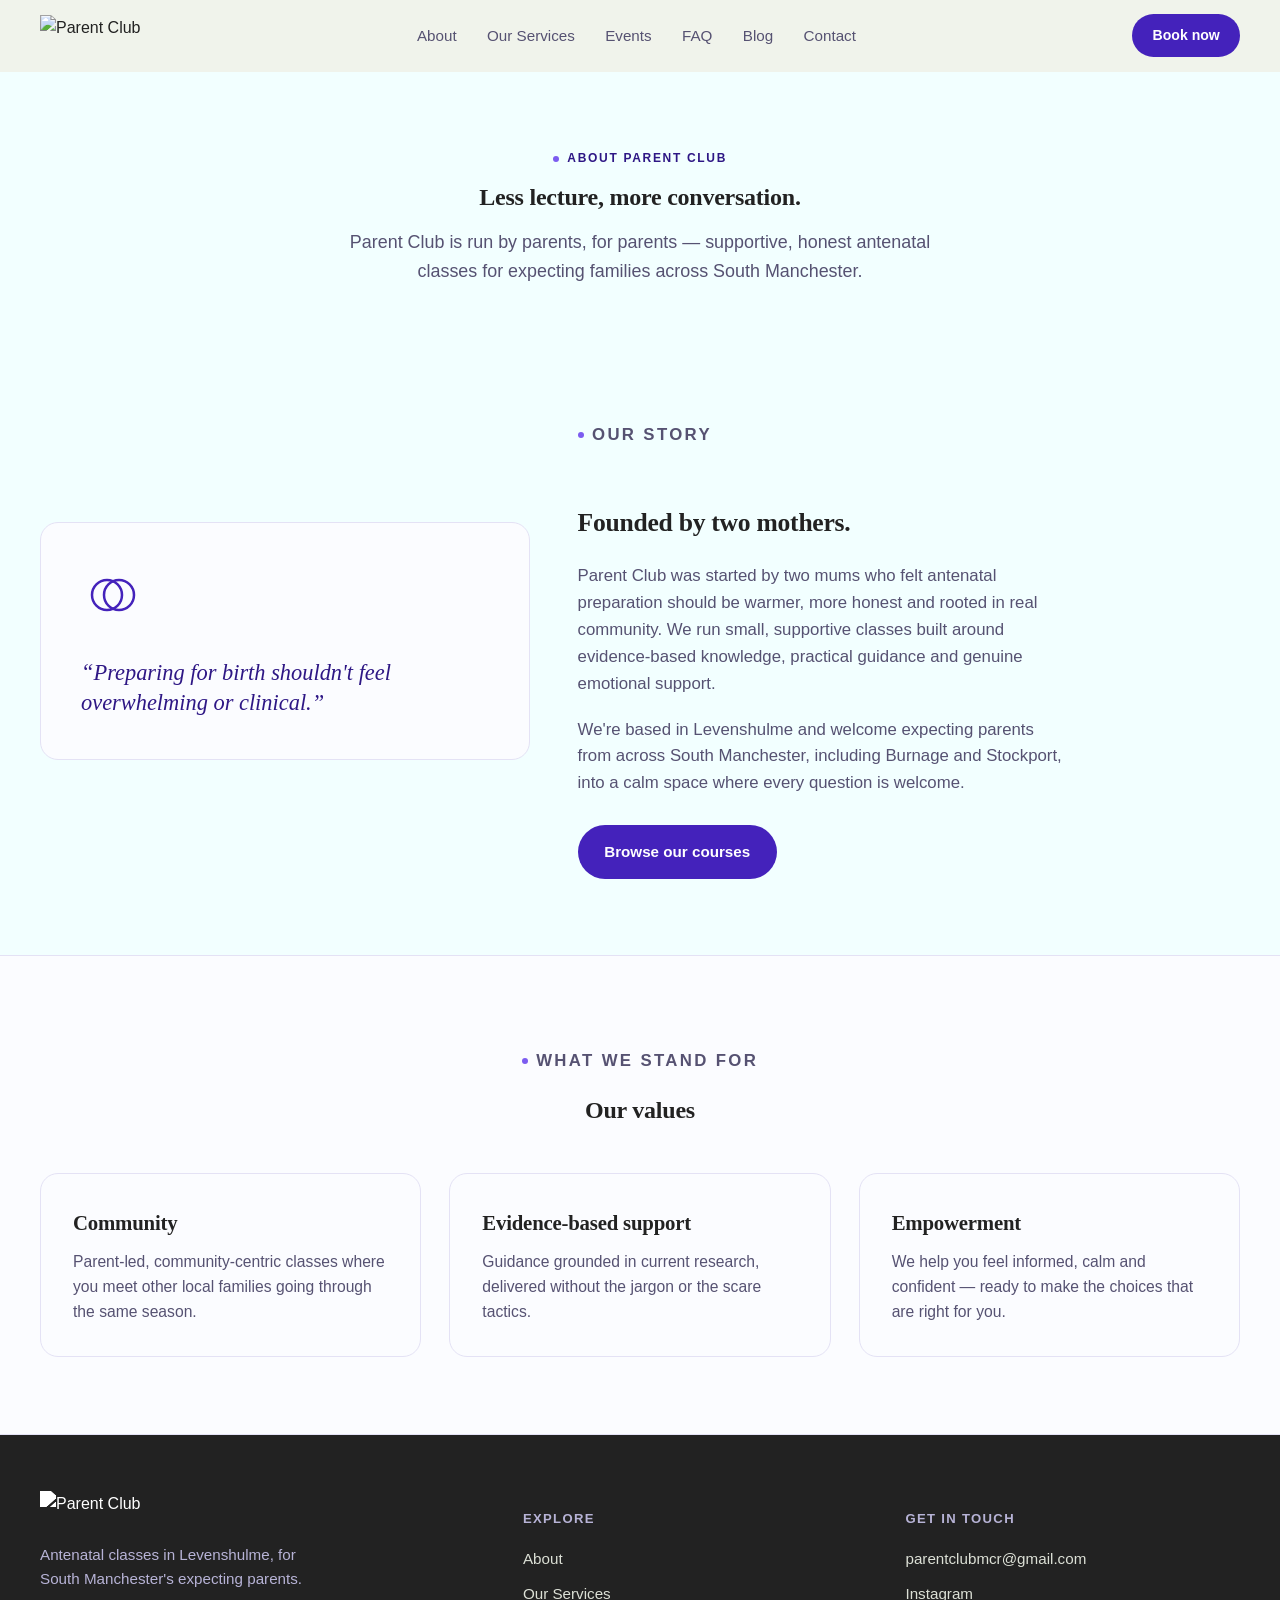
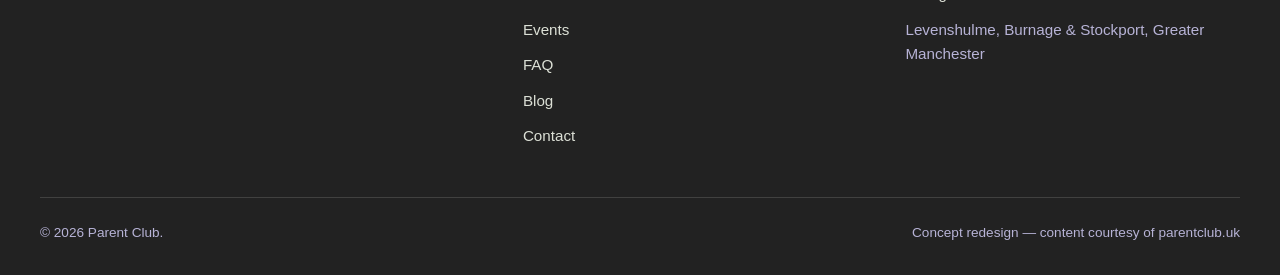
==== about.html @ 77a86bfe "Add files via upload" ====
<!DOCTYPE html>
<html lang="en-GB">
<head>
<meta charset="UTF-8">
<meta name="viewport" content="width=device-width, initial-scale=1.0">
<title>About — Parent Club</title>
<meta name="description" content="Parent Club is run by parents, for parents: supportive antenatal classes for South Manchester.">
<meta name="theme-color" content="#4422bb">
<link rel="icon" href="data:image/svg+xml,%3Csvg xmlns='http://www.w3.org/2000/svg' viewBox='0 0 32 32'%3E%3Ccircle cx='16' cy='16' r='15' fill='%234422bb'/%3E%3Ccircle cx='13' cy='16' r='6' fill='none' stroke='%23ccccff' stroke-width='2'/%3E%3Ccircle cx='19' cy='16' r='6' fill='none' stroke='%23f2ffff' stroke-width='2'/%3E%3C/svg%3E">
<link rel="preconnect" href="https://fonts.googleapis.com">
<link rel="preconnect" href="https://fonts.gstatic.com" crossorigin>
<link href="https://fonts.googleapis.com/css2?family=Bricolage+Grotesque:opsz,wght@12..96,400..700&family=Poppins:ital,wght@0,300;0,400;0,500;0,600;0,700;1,400;1,500&display=swap" rel="stylesheet">
<link rel="stylesheet" href="styles.css">
</head>
<body>
<a class="skip-link" href="#main">Skip to content</a>
<header class="site-header">
  <div class="container nav-inner">
    <a class="brand" href="index.html" aria-label="Parent Club home">
      <img src="https://images.squarespace-cdn.com/content/v1/698c6f72ba0a43623aee7fa8/dc295fec-356e-4afd-b18a-f41611d7c1eb/Logo.png.png?format=1500w" alt="Parent Club">
    </a>
    <ul class="nav-links" id="primaryNav">
      <li><a href="about.html" aria-current="page">About</a></li>
      <li><a href="our-services.html">Our Services</a></li>
      <li><a href="events.html">Events</a></li>
      <li><a href="faq.html">FAQ</a></li>
      <li><a href="blog.html">Blog</a></li>
      <li><a href="contact.html">Contact</a></li>
    </ul>
    <div class="nav-cta">
      <a class="btn btn-primary btn-sm" href="courses-store.html">Book now</a>
      <button class="nav-toggle" aria-expanded="false" aria-controls="primaryNav" aria-label="Toggle menu">
        <span></span><span></span><span></span>
      </button>
    </div>
  </div>
</header>
<main id="main">
  <section class="page-hero">
    <div class="container">
      <p class="eyebrow">About Parent Club</p>
      <h1>Less lecture, more conversation.</h1>
      <p class="lede">Parent Club is run by parents, for parents &mdash; supportive, honest antenatal classes for expecting families across South Manchester.</p>
    </div>
  </section>

  <section class="section">
    <div class="container about-grid">
      <div class="about-panel reveal">
        <svg class="rings" viewBox="0 0 64 64" aria-hidden="true"><circle cx="26" cy="32" r="15" fill="none" stroke="var(--pine)" stroke-width="2.5"/><circle cx="38" cy="32" r="15" fill="none" stroke="var(--rose-deep)" stroke-width="2.5"/></svg>
        <p class="pull">&ldquo;Preparing for birth shouldn't feel overwhelming or clinical.&rdquo;</p>
      </div>
      <div class="about-copy reveal prose">
        <p class="eyebrow">Our story</p>
        <h2>Founded by two mothers.</h2>
        <p>Parent Club was started by two mums who felt antenatal preparation should be warmer, more honest and rooted in real community. We run small, supportive classes built around evidence-based knowledge, practical guidance and genuine emotional support.</p>
        <p>We're based in Levenshulme and welcome expecting parents from across South Manchester, including Burnage and Stockport, into a calm space where every question is welcome.</p>
        <a class="btn btn-primary" href="courses-store.html">Browse our courses</a>
      </div>
    </div>
  </section>
  <section class="section" style="background:var(--paper-card); border-block:1px solid var(--line);">
    <div class="container">
      <div class="section-head center"><p class="eyebrow">What we stand for</p><h2>Our values</h2></div>
      <div class="grid-3">
        <div class="info-card reveal"><h3>Community</h3><p>Parent-led, community-centric classes where you meet other local families going through the same season.</p></div>
        <div class="info-card reveal"><h3>Evidence-based support</h3><p>Guidance grounded in current research, delivered without the jargon or the scare tactics.</p></div>
        <div class="info-card reveal"><h3>Empowerment</h3><p>We help you feel informed, calm and confident &mdash; ready to make the choices that are right for you.</p></div>
      </div>
    </div>
  </section>
</main>
<footer>
  <div class="container footer-grid">
    <div class="footer-brand">
      <img src="https://images.squarespace-cdn.com/content/v1/698c6f72ba0a43623aee7fa8/dc295fec-356e-4afd-b18a-f41611d7c1eb/Logo.png.png?format=1500w" alt="Parent Club">
      <p>Antenatal classes in Levenshulme, for South Manchester's expecting parents.</p>
    </div>
    <div>
      <h4>Explore</h4>
      <div class="flinks">
        <a href="about.html">About</a>
        <a href="our-services.html">Our Services</a>
        <a href="events.html">Events</a>
        <a href="faq.html">FAQ</a>
        <a href="blog.html">Blog</a>
        <a href="contact.html">Contact</a>
      </div>
    </div>
    <div>
      <h4>Get in touch</h4>
      <div class="flinks">
        <a href="mailto:parentclubmcr@gmail.com">parentclubmcr@gmail.com</a>
        <a href="https://www.instagram.com/parentclub_/" target="_blank" rel="noopener noreferrer">Instagram</a>
        <span style="color:var(--footer-muted); font-size:.95rem;">Levenshulme, Burnage &amp; Stockport, Greater Manchester</span>
      </div>
    </div>
  </div>
  <div class="container footer-bottom">
    <span>&copy; 2026 Parent Club.</span>
    <span>Concept redesign &mdash; content courtesy of parentclub.uk</span>
  </div>
</footer>
<script>
(function(){
  document.documentElement.classList.add('js');
  var header=document.querySelector('.site-header');
  if(header){ var onScroll=function(){ header.classList.toggle('scrolled', window.scrollY>8); }; onScroll(); window.addEventListener('scroll',onScroll,{passive:true}); }
  var toggle=document.querySelector('.nav-toggle'), nav=document.getElementById('primaryNav');
  if(toggle&&nav){ toggle.addEventListener('click',function(){ var open=nav.classList.toggle('open'); toggle.setAttribute('aria-expanded',open?'true':'false'); });
    nav.querySelectorAll('a').forEach(function(a){ a.addEventListener('click',function(){ nav.classList.remove('open'); toggle.setAttribute('aria-expanded','false'); }); }); }
  var revealEls=document.querySelectorAll('.reveal');
  if(revealEls.length){ if('IntersectionObserver' in window){ var io=new IntersectionObserver(function(entries){ entries.forEach(function(e){ if(e.isIntersecting){ e.target.classList.add('is-visible'); io.unobserve(e.target); } }); },{threshold:.15}); revealEls.forEach(function(el){ io.observe(el); }); } else { revealEls.forEach(function(el){ el.classList.add('is-visible'); }); } }
  var form=document.getElementById('templateForm');
  if(form){ form.addEventListener('submit',function(ev){ ev.preventDefault(); var email=document.getElementById('email'); if(!email.checkValidity()){ email.reportValidity(); return; } form.hidden=true; var n=document.getElementById('formNote'), su=document.getElementById('formSuccess'); if(n)n.hidden=true; if(su)su.hidden=false; }); }
  var cform=document.getElementById('contactForm');
  if(cform){ cform.addEventListener('submit',function(ev){ ev.preventDefault(); cform.hidden=true; var cs=document.getElementById('contactSuccess'); if(cs)cs.hidden=false; }); }
})();
</script>
</body>
</html>
---- styles.css ----
:root{
    --paper:#F2FFFF;
    --paper-card:#FBFCFF;
    --ink:#222222;
    --ink-soft:#565272;
    --pine:#4422BB;
    --pine-dark:#2E1785;
    --pine-tint:#CCCCFF;
    --rose:#7C5CF0;
    --rose-deep:#4422BB;
    --honey:#CCCCFF;
    --line:#E4E2F5;
    --footer-muted:#B7B3D6;
    --radius:18px;
    --shadow:0 24px 48px -28px rgba(68,34,187,.28);
    --ease:cubic-bezier(.22,.61,.36,1);
  }

  *,*::before,*::after{ box-sizing:border-box; }
  html{ scroll-behavior:smooth; }
  body{
    margin:0; background:var(--paper); color:var(--ink);
    font-family:'Work Sans',sans-serif; line-height:1.6;
    -webkit-font-smoothing:antialiased;
  }
  img{ max-width:100%; display:block; }
  a{ color:inherit; }
  button{ font-family:inherit; }
  h1,h2,h3{ font-family:'Fraunces',serif; margin:0; color:var(--ink); font-weight:600; letter-spacing:-0.01em; }
  p{ margin:0; }
  ul{ margin:0; padding:0; list-style:none; }

  .skip-link{ position:absolute; left:1rem; top:-60px; background:var(--pine); color:#fff; padding:.75rem 1.25rem; border-radius:8px; z-index:100; transition:top .25s var(--ease); }
  .skip-link:focus{ top:1rem; }

  :focus-visible{ outline:3px solid var(--rose-deep); outline-offset:3px; }

  .container{ width:min(1200px, calc(100% - 3rem)); margin-inline:auto; }
  .section{ padding-block:clamp(3rem,6vw,6rem); }
  .section-head{ max-width:640px; margin-bottom:2.75rem; }
  .section-head p{ color:var(--ink-soft); font-size:1.05rem; margin-top:.9rem; }
  .section-head.center{ margin-inline:auto; text-align:center; }

  .eyebrow{ text-transform:uppercase; letter-spacing:.14em; font-size:.75rem; font-weight:600; color:var(--pine-dark); display:inline-flex; align-items:center; gap:.5rem; margin-bottom:1rem; }
  .eyebrow::before{ content:''; width:.4rem; height:.4rem; border-radius:50%; background:var(--rose); display:inline-block; }

  .btn{ display:inline-flex; align-items:center; gap:.5rem; padding:.85rem 1.6rem; border-radius:999px; font-weight:600; font-size:.95rem; text-decoration:none; border:1px solid transparent; cursor:pointer; transition:transform .25s var(--ease), box-shadow .25s var(--ease), background-color .25s var(--ease), color .25s var(--ease); white-space:nowrap; }
  .btn-primary{ background:var(--pine); color:#fff; box-shadow:var(--shadow); }
  .btn-primary:hover{ background:var(--pine-dark); transform:translateY(-2px); }
  .btn-outline{ background:transparent; border-color:var(--ink); color:var(--ink); }
  .btn-outline:hover{ background:var(--ink); color:var(--paper); transform:translateY(-2px); }
  .btn-sm{ padding:.6rem 1.2rem; font-size:.88rem; }

  /* Header */
  .site-header{ position:sticky; top:0; z-index:50; background:rgba(239,242,233,.88); backdrop-filter:blur(8px); border-bottom:1px solid transparent; transition:box-shadow .3s var(--ease), border-color .3s var(--ease); }
  .site-header.scrolled{ box-shadow:0 8px 24px -18px rgba(38,35,30,.4); border-color:var(--line); }
  .nav-inner{ display:flex; align-items:center; justify-content:space-between; gap:1.5rem; padding-block:.85rem; }
  .brand{ display:flex; align-items:center; text-decoration:none; flex-shrink:0; }
  .brand img{ height:40px; width:auto; }
  .nav-links{ display:flex; align-items:center; gap:1.9rem; }
  .nav-links a{ text-decoration:none; font-size:.95rem; font-weight:500; color:var(--ink-soft); }
  .nav-links a:hover{ color:var(--pine-dark); }
  .nav-cta{ display:flex; align-items:center; gap:.75rem; flex-shrink:0; }
  .nav-toggle{ display:none; background:none; border:none; padding:.5rem; cursor:pointer; }
  .nav-toggle span{ display:block; width:22px; height:2px; margin:4px 0; background:var(--ink); border-radius:2px; transition:transform .25s var(--ease), opacity .25s var(--ease); }
  .nav-toggle[aria-expanded="true"] span:nth-child(1){ transform:translateY(6px) rotate(45deg); }
  .nav-toggle[aria-expanded="true"] span:nth-child(2){ opacity:0; }
  .nav-toggle[aria-expanded="true"] span:nth-child(3){ transform:translateY(-6px) rotate(-45deg); }

  /* Hero */
  .hero{ position:relative; overflow:hidden; padding-block:clamp(3rem,8vw,5.5rem) clamp(2.5rem,6vw,4rem); }
  .hero-grid{ position:relative; z-index:2; display:grid; grid-template-columns:1.05fr .95fr; gap:3rem; align-items:center; }
  .hero h1{ font-size:clamp(2.3rem,3.2vw + 1.3rem,4rem); line-height:1.08; }
  .hero h1 em{ font-style:italic; color:var(--pine-dark); font-weight:500; }
  .hero .lede{ font-size:1.12rem; color:var(--ink-soft); max-width:44ch; margin-block:1.3rem 1.6rem; }
  .chip-row{ display:flex; gap:.6rem; flex-wrap:wrap; margin-bottom:1.8rem; }
  .chip{ background:var(--paper-card); border:1px solid var(--line); padding:.4rem .95rem; border-radius:999px; font-size:.82rem; color:var(--ink-soft); }
  .hero-actions{ display:flex; gap:1rem; flex-wrap:wrap; }
  .hero-visual{ position:relative; }
  .hero-visual img{ border-radius:var(--radius); box-shadow:var(--shadow); position:relative; z-index:2; aspect-ratio:4/5; object-fit:cover; width:100%; }
  .blob{ position:absolute; border-radius:50%; filter:blur(55px); opacity:.5; z-index:1; }
  .blob.rose{ background:var(--rose); width:220px; height:220px; top:-36px; right:-40px; }
  .blob.honey{ background:var(--honey); width:170px; height:170px; bottom:-30px; left:-30px; }
  .hero-wave{ position:absolute; left:0; right:0; bottom:-10px; width:100%; height:auto; color:var(--pine); opacity:.16; z-index:1; }
  @media (prefers-reduced-motion:no-preference){
    .hero-wave{ animation:breathe 6s ease-in-out infinite; transform-origin:center; }
  }
  @keyframes breathe{ 0%,100%{ transform:scaleY(1); } 50%{ transform:scaleY(1.2); } }

  .wave-divider{ line-height:0; color:var(--line); }
  .wave-divider svg{ display:block; width:100%; height:36px; }

  /* Values */
  .values{ display:grid; grid-template-columns:repeat(3,1fr); gap:2.25rem; }
  .value-icon{ width:56px; height:56px; margin-bottom:1.1rem; }
  .value-card h3{ font-size:1.3rem; margin-bottom:.5rem; }
  .value-card p{ color:var(--ink-soft); font-size:.98rem; }

  /* Courses */
  .courses-grid{ display:grid; grid-template-columns:repeat(2,1fr); gap:1.75rem; margin-bottom:2rem; }
  .course-card{ background:var(--paper-card); border:1px solid var(--line); border-radius:var(--radius); padding:2.1rem; position:relative; overflow:hidden; transition:transform .3s var(--ease), box-shadow .3s var(--ease); }
  .course-card::before{ content:''; position:absolute; top:0; left:0; right:0; height:6px; background:linear-gradient(90deg,var(--pine),var(--rose)); }
  .course-card:hover{ transform:translateY(-6px); box-shadow:var(--shadow); }
  .course-date{ font-size:.78rem; text-transform:uppercase; letter-spacing:.1em; color:var(--rose-deep); font-weight:700; margin-bottom:.75rem; display:block; }
  .course-card h3{ font-size:1.5rem; margin-bottom:.85rem; }
  .course-meta{ display:flex; gap:1rem; color:var(--ink-soft); font-size:.88rem; margin-block:0 1.1rem; flex-wrap:wrap; }
  .course-card .desc{ color:var(--ink-soft); font-size:.98rem; margin-bottom:1.5rem; }
  .see-all{ text-align:center; }
  .see-all a{ font-weight:600; text-decoration:none; color:var(--pine-dark); }
  .see-all a:hover{ text-decoration:underline; }

  /* Templates / lead magnet */
  .template-panel{ background:var(--pine); color:#fff; border-radius:calc(var(--radius) + 6px); padding:clamp(2.4rem,5vw,3.6rem); }
  .template-panel .eyebrow{ color:var(--honey); }
  .template-panel .eyebrow::before{ background:var(--honey); }
  .template-panel h2{ color:#fff; max-width:26ch; }
  .template-panel p.desc{ color:#DCE3D8; max-width:52ch; margin-top:1rem; font-size:1.05rem; }
  .template-form{ display:flex; gap:.75rem; margin-block:1.75rem 1rem; flex-wrap:wrap; max-width:520px; }
  .template-form input{ flex:1 1 230px; padding:.9rem 1.2rem; border-radius:999px; border:1px solid rgba(255,255,255,.35); background:rgba(255,255,255,.08); color:#fff; font-size:1rem; }
  .template-form input::placeholder{ color:#C3CFC1; }
  .template-form button{ background:var(--honey); color:var(--ink); border:none; }
  .template-form button:hover{ background:#e6b45c; }
  .form-note{ font-size:.82rem; color:#C3CFC1; max-width:52ch; }
  .form-success{ font-size:1.05rem; font-weight:600; color:var(--honey); }

  /* About */
  .about-grid{ display:grid; grid-template-columns:.85fr 1.15fr; gap:3rem; align-items:center; }
  .about-panel{ background:var(--paper-card); border:1px solid var(--line); border-radius:var(--radius); padding:2.5rem; }
  .about-panel .rings{ width:64px; height:64px; margin-bottom:1.5rem; }
  .about-panel .pull{ font-family:'Fraunces',serif; font-style:italic; font-size:1.4rem; line-height:1.35; color:var(--pine-dark); }
  .about-copy p{ color:var(--ink-soft); font-size:1.05rem; margin-top:1.1rem; max-width:52ch; }
  .about-copy .btn{ margin-top:1.75rem; }

  /* Resources */
  .resource-list{ display:flex; flex-wrap:wrap; gap:1rem; justify-content:center; }
  .resource-chip{ padding:.75rem 1.5rem; border:1px solid var(--line); border-radius:999px; text-decoration:none; color:var(--ink); font-weight:500; background:var(--paper-card); transition:border-color .25s var(--ease), color .25s var(--ease), transform .25s var(--ease); }
  .resource-chip:hover{ border-color:var(--pine); color:var(--pine-dark); transform:translateY(-2px); }

  /* Footer */
  footer{ background:var(--ink); color:var(--paper); padding-block:3.5rem 2rem; }
  .footer-grid{ display:grid; grid-template-columns:1.3fr 1fr 1fr; gap:3rem; }
  .footer-brand img{ height:36px; margin-bottom:1rem; filter:brightness(0) invert(1); }
  .footer-brand p{ color:var(--footer-muted); max-width:34ch; font-size:.95rem; }
  footer h4{ font-family:'Work Sans',sans-serif; font-size:.82rem; text-transform:uppercase; letter-spacing:.1em; color:var(--footer-muted); margin-bottom:1.1rem; }
  footer .flinks{ display:flex; flex-direction:column; gap:.7rem; }
  footer a{ text-decoration:none; color:#DCE0D6; font-size:.95rem; }
  footer a:hover{ color:#fff; }
  .footer-bottom{ margin-top:3rem; padding-top:1.5rem; border-top:1px solid rgba(239,242,233,.15); display:flex; justify-content:space-between; flex-wrap:wrap; gap:.75rem; font-size:.85rem; color:var(--footer-muted); }

  /* Reveal on scroll */
  .js .reveal{ opacity:0; transform:translateY(18px); transition:opacity .7s var(--ease), transform .7s var(--ease); }
  .js .reveal.is-visible{ opacity:1; transform:none; }
  @media (prefers-reduced-motion:reduce){
    .js .reveal{ opacity:1; transform:none; transition:none; }
    html{ scroll-behavior:auto; }
  }

  @media (max-width:860px){
    .nav-links{ position:fixed; inset:64px 1rem auto 1rem; background:var(--paper-card); border:1px solid var(--line); border-radius:var(--radius); flex-direction:column; align-items:flex-start; padding:1.5rem; gap:1rem; box-shadow:var(--shadow); transform:translateY(-14px); opacity:0; pointer-events:none; transition:transform .3s var(--ease), opacity .3s var(--ease); }
    .nav-links.open{ transform:translateY(0); opacity:1; pointer-events:auto; }
    .nav-toggle{ display:inline-flex; flex-direction:column; }
    .hero-grid{ grid-template-columns:1fr; }
    .hero-visual{ order:-1; max-width:360px; margin-inline:auto; }
    .values{ grid-template-columns:1fr; }
    .courses-grid{ grid-template-columns:1fr; }
    .about-grid{ grid-template-columns:1fr; }
    .footer-grid{ grid-template-columns:1fr; gap:2.25rem; }
  }

/* ---- Interior page additions ---- */
.page-hero{ padding-block:clamp(2.5rem,6vw,4.5rem) clamp(1.5rem,4vw,2.5rem); text-align:center; }
.page-hero .eyebrow{ justify-content:center; }
.page-hero h1{ font-size:clamp(2.1rem,2.4vw+1.4rem,3.4rem); line-height:1.1; }
.page-hero p.lede{ color:var(--ink-soft); font-size:1.12rem; max-width:60ch; margin:1.1rem auto 0; }
.prose{ max-width:70ch; }
.prose p{ color:var(--ink-soft); font-size:1.05rem; margin-top:1.2rem; }
.prose h2{ margin-top:2.4rem; font-size:1.6rem; }
.prose h3{ margin-top:1.8rem; font-size:1.25rem; }
.grid-2{ display:grid; grid-template-columns:repeat(2,1fr); gap:1.75rem; }
.grid-3{ display:grid; grid-template-columns:repeat(3,1fr); gap:1.75rem; }
.info-card{ background:var(--paper-card); border:1px solid var(--line); border-radius:var(--radius); padding:2rem; }
.info-card h3{ font-size:1.3rem; margin-bottom:.6rem; }
.info-card p{ color:var(--ink-soft); font-size:.98rem; }
.blog-card{ background:var(--paper-card); border:1px solid var(--line); border-radius:var(--radius); overflow:hidden; display:flex; flex-direction:column; transition:transform .3s var(--ease), box-shadow .3s var(--ease); }
.blog-card:hover{ transform:translateY(-6px); box-shadow:var(--shadow); }
.blog-card .body{ padding:1.7rem; display:flex; flex-direction:column; gap:.6rem; flex:1; }
.blog-card .tag{ font-size:.74rem; text-transform:uppercase; letter-spacing:.1em; font-weight:700; color:var(--rose-deep); }
.blog-card h3{ font-size:1.25rem; }
.blog-card p{ color:var(--ink-soft); font-size:.95rem; }
.blog-card .read{ margin-top:auto; font-weight:600; color:var(--rose-deep); text-decoration:none; font-size:.92rem; }
.faq-item{ border:1px solid var(--line); border-radius:14px; background:var(--paper-card); margin-bottom:.9rem; overflow:hidden; }
.faq-item summary{ cursor:pointer; list-style:none; padding:1.15rem 1.4rem; font-weight:600; font-size:1.05rem; display:flex; justify-content:space-between; align-items:center; gap:1rem; }
.faq-item summary::-webkit-details-marker{ display:none; }
.faq-item summary::after{ content:'+'; font-size:1.4rem; color:var(--rose-deep); transition:transform .25s var(--ease); }
.faq-item[open] summary::after{ transform:rotate(45deg); }
.faq-item .answer{ padding:0 1.4rem 1.25rem; color:var(--ink-soft); }
.contact-grid{ display:grid; grid-template-columns:1fr 1fr; gap:3rem; align-items:start; }
.contact-form{ display:grid; gap:1rem; }
.contact-form label{ font-weight:500; font-size:.92rem; display:grid; gap:.4rem; }
.contact-form input, .contact-form textarea{ padding:.85rem 1.1rem; border-radius:12px; border:1px solid var(--line); background:var(--paper-card); font:inherit; color:var(--ink); }
.contact-form textarea{ min-height:130px; resize:vertical; }
.contact-list{ display:grid; gap:1.2rem; }
.contact-list .row{ display:flex; gap:.9rem; align-items:flex-start; }
.contact-list .row strong{ display:block; }
.contact-list .row span{ color:var(--ink-soft); }
/* Event list */
.event-card{ background:var(--paper-card); border:1px solid var(--line); border-radius:var(--radius); padding:2.2rem; display:grid; grid-template-columns:auto 1fr; gap:1.75rem; align-items:start; }
.event-when{ text-align:center; background:var(--pine-tint); border:1px solid var(--line); border-radius:14px; padding:1rem 1.2rem; min-width:96px; }
.event-when .dow{ display:block; font-size:.75rem; text-transform:uppercase; letter-spacing:.1em; color:var(--rose-deep); font-weight:700; }
.event-when .day{ display:block; font-family:'Bricolage Grotesque',sans-serif; font-size:2rem; line-height:1; color:var(--ink); margin:.2rem 0; }
.event-when .mon{ display:block; font-size:.8rem; color:var(--ink-soft); }
.event-body h3{ font-size:1.3rem; margin-bottom:.35rem; }
.event-meta{ color:var(--ink-soft); font-size:.9rem; margin-bottom:.4rem; }
.event-body p{ color:var(--ink-soft); font-size:.98rem; }
.event-note{ display:inline-block; margin-top:1.4rem; padding:.55rem 1rem; border-radius:999px; background:var(--pine-tint); border:1px solid var(--line); color:var(--ink-soft); font-size:.9rem; }
@media (max-width:860px){
  .grid-2,.grid-3,.contact-grid{ grid-template-columns:1fr; }
  .event-card{ grid-template-columns:1fr; }
}
/* ---- Light theme accent tweaks ---- */
.event-when .day{ color:var(--pine-dark); }
.template-form button{ color:var(--ink); }
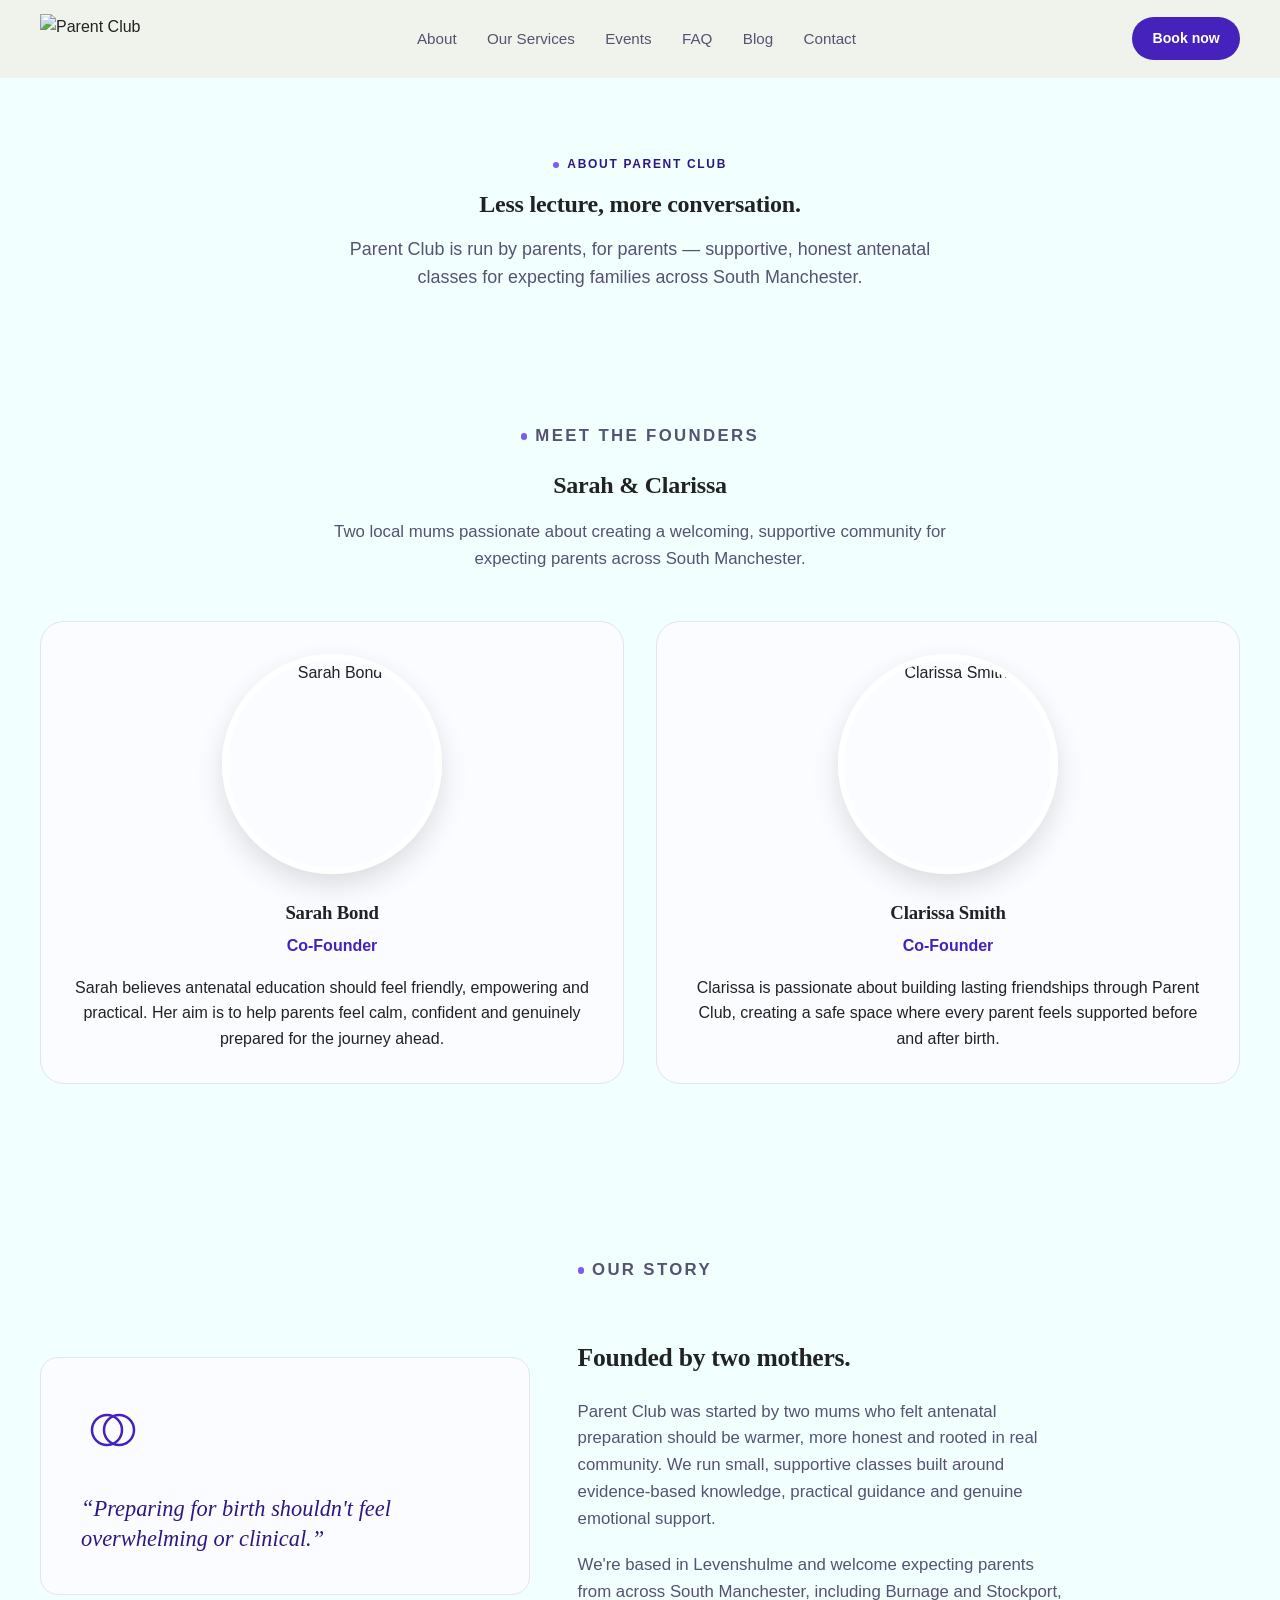
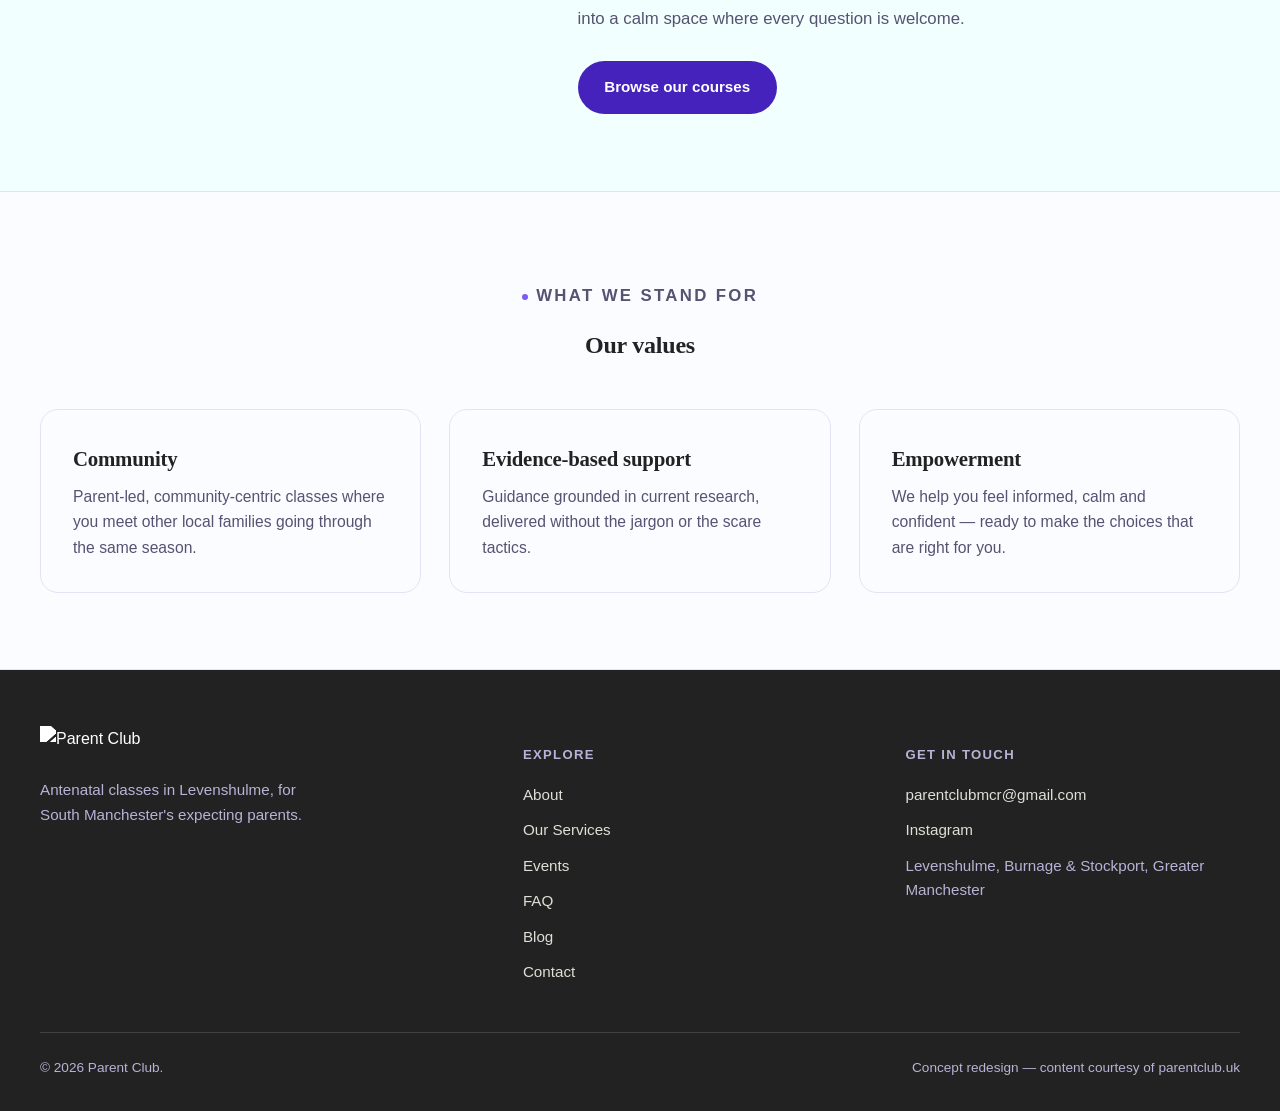
==== commit 0aafff62: "Update about.html" ====
--- a/about.html
+++ b/about.html
@@ -43,7 +43,52 @@
       <p class="lede">Parent Club is run by parents, for parents &mdash; supportive, honest antenatal classes for expecting families across South Manchester.</p>
     </div>
   </section>
+  <section class="section founders-section">
+  <div class="container">
+    <div class="section-head center">
+      <p class="eyebrow">Meet the founders</p>
+      <h2>Sarah & Clarissa</h2>
+      <p class="lede">
+        Two local mums passionate about creating a welcoming, supportive community
+        for expecting parents across South Manchester.
+      </p>
+    </div>
 
+    <div class="founders-grid">
+
+      <article class="founder-card reveal">
+        <img src="Images/sarah-bond.png"
+             alt="Sarah Bond"
+             class="founder-photo">
+
+        <h3>Sarah Bond</h3>
+        <p class="founder-role">Co-Founder</p>
+
+        <p>
+          Sarah believes antenatal education should feel friendly,
+          empowering and practical. Her aim is to help parents feel calm,
+          confident and genuinely prepared for the journey ahead.
+        </p>
+      </article>
+
+      <article class="founder-card reveal">
+        <img src="Images/clarissa-smith.png"
+             alt="Clarissa Smith"
+             class="founder-photo">
+
+        <h3>Clarissa Smith</h3>
+        <p class="founder-role">Co-Founder</p>
+
+        <p>
+          Clarissa is passionate about building lasting friendships through
+          Parent Club, creating a safe space where every parent feels
+          supported before and after birth.
+        </p>
+      </article>
+
+    </div>
+  </div>
+</section>
   <section class="section">
     <div class="container about-grid">
       <div class="about-panel reveal">
--- a/styles.css
+++ b/styles.css
@@ -56,7 +56,7 @@
   .site-header.scrolled{ box-shadow:0 8px 24px -18px rgba(38,35,30,.4); border-color:var(--line); }
   .nav-inner{ display:flex; align-items:center; justify-content:space-between; gap:1.5rem; padding-block:.85rem; }
   .brand{ display:flex; align-items:center; text-decoration:none; flex-shrink:0; }
-  .brand img{ height:40px; width:auto; }
+  .brand img{ height:50px; width:auto; }
   .nav-links{ display:flex; align-items:center; gap:1.9rem; }
   .nav-links a{ text-decoration:none; font-size:.95rem; font-weight:500; color:var(--ink-soft); }
   .nav-links a:hover{ color:var(--pine-dark); }
@@ -166,6 +166,52 @@
     .about-grid{ grid-template-columns:1fr; }
     .footer-grid{ grid-template-columns:1fr; gap:2.25rem; }
   }
+
+/* =========================
+   Meet the founders
+========================= */
+
+.founders-grid{
+    display:grid;
+    grid-template-columns:repeat(auto-fit,minmax(300px,1fr));
+    gap:2rem;
+    margin-top:3rem;
+}
+
+.founder-card{
+    background:var(--paper-card);
+    border:1px solid var(--line);
+    border-radius:24px;
+    padding:2rem;
+    text-align:center;
+    transition:.3s ease;
+}
+
+.founder-card:hover{
+    transform:translateY(-6px);
+    box-shadow:0 16px 40px rgba(0,0,0,.08);
+}
+
+.founder-photo{
+    width:220px;
+    height:220px;
+    object-fit:cover;
+    border-radius:50%;
+    display:block;
+    margin:0 auto 1.5rem;
+    border:6px solid white;
+    box-shadow:0 12px 28px rgba(0,0,0,.12);
+}
+
+.founder-card h3{
+    margin-bottom:.35rem;
+}
+
+.founder-role{
+    color:var(--pine);
+    font-weight:600;
+    margin-bottom:1rem;
+}
 
 /* ---- Interior page additions ---- */
 .page-hero{ padding-block:clamp(2.5rem,6vw,4.5rem) clamp(1.5rem,4vw,2.5rem); text-align:center; }
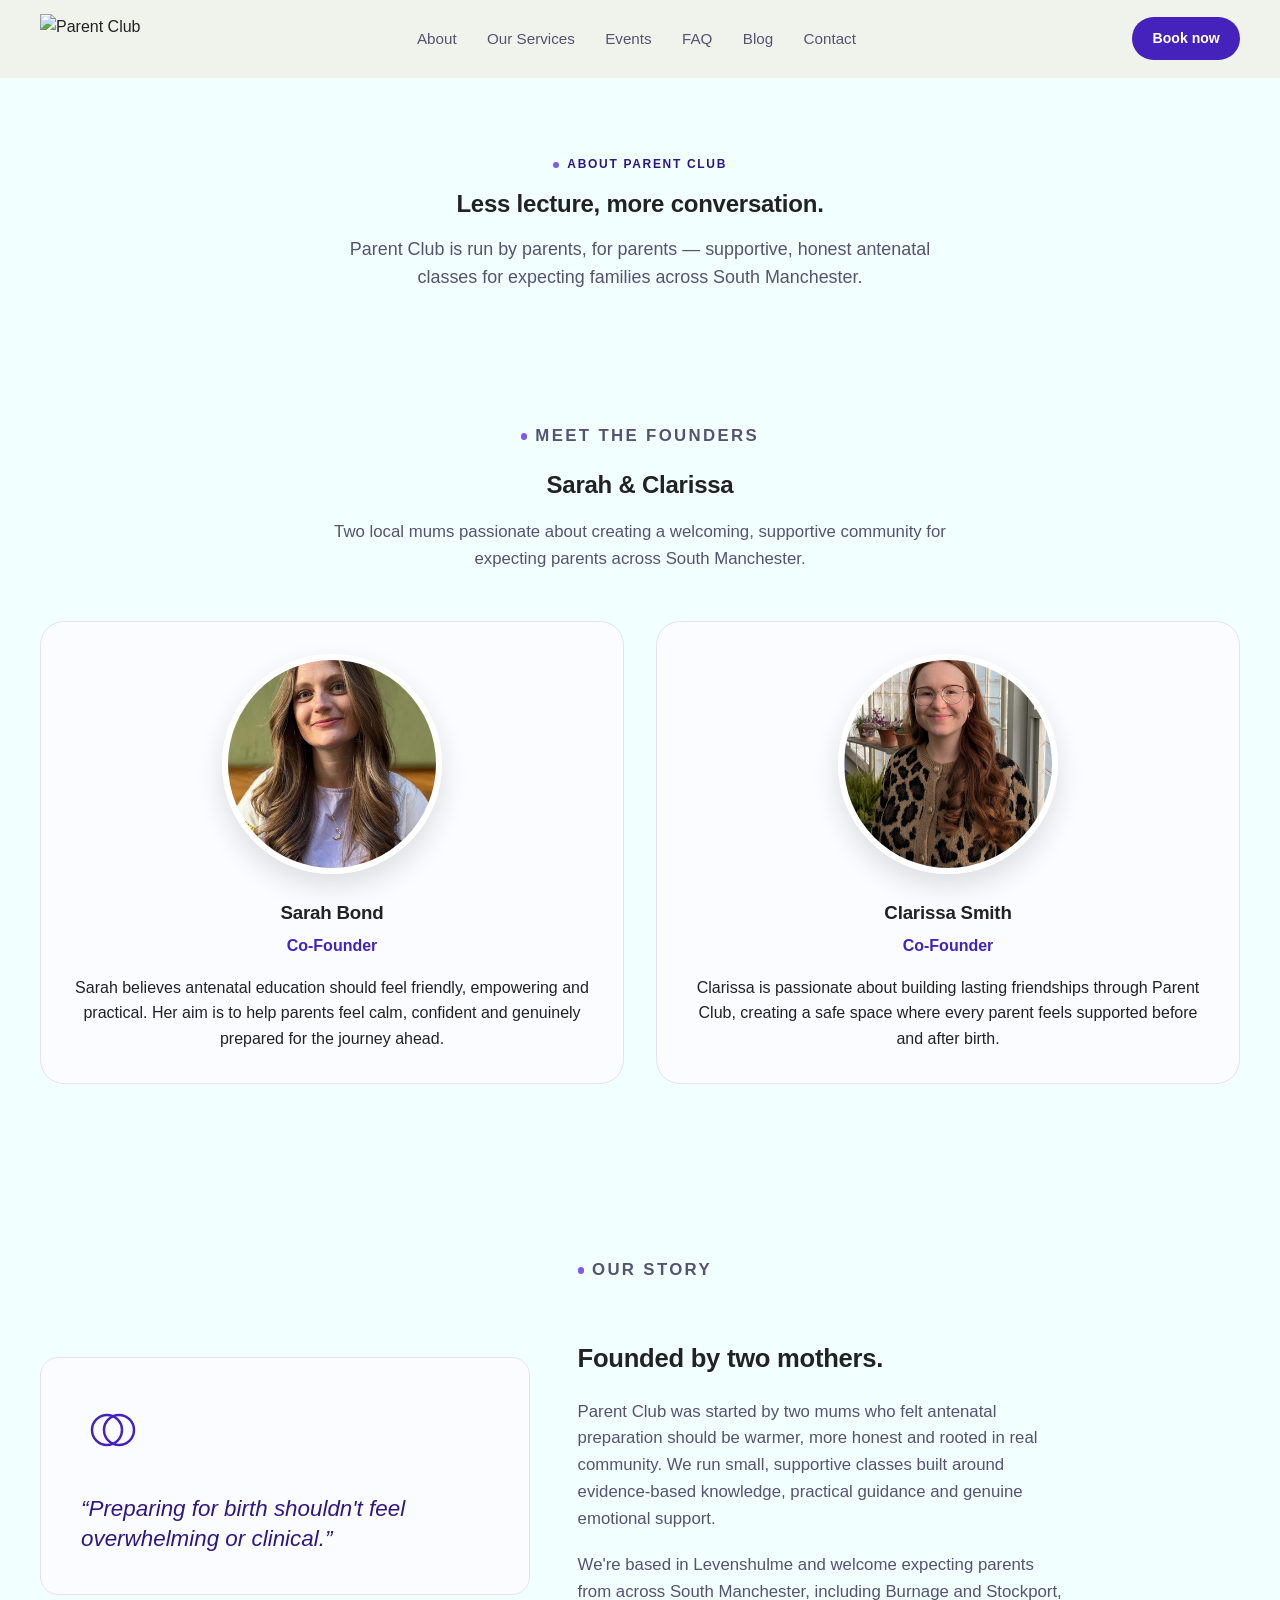
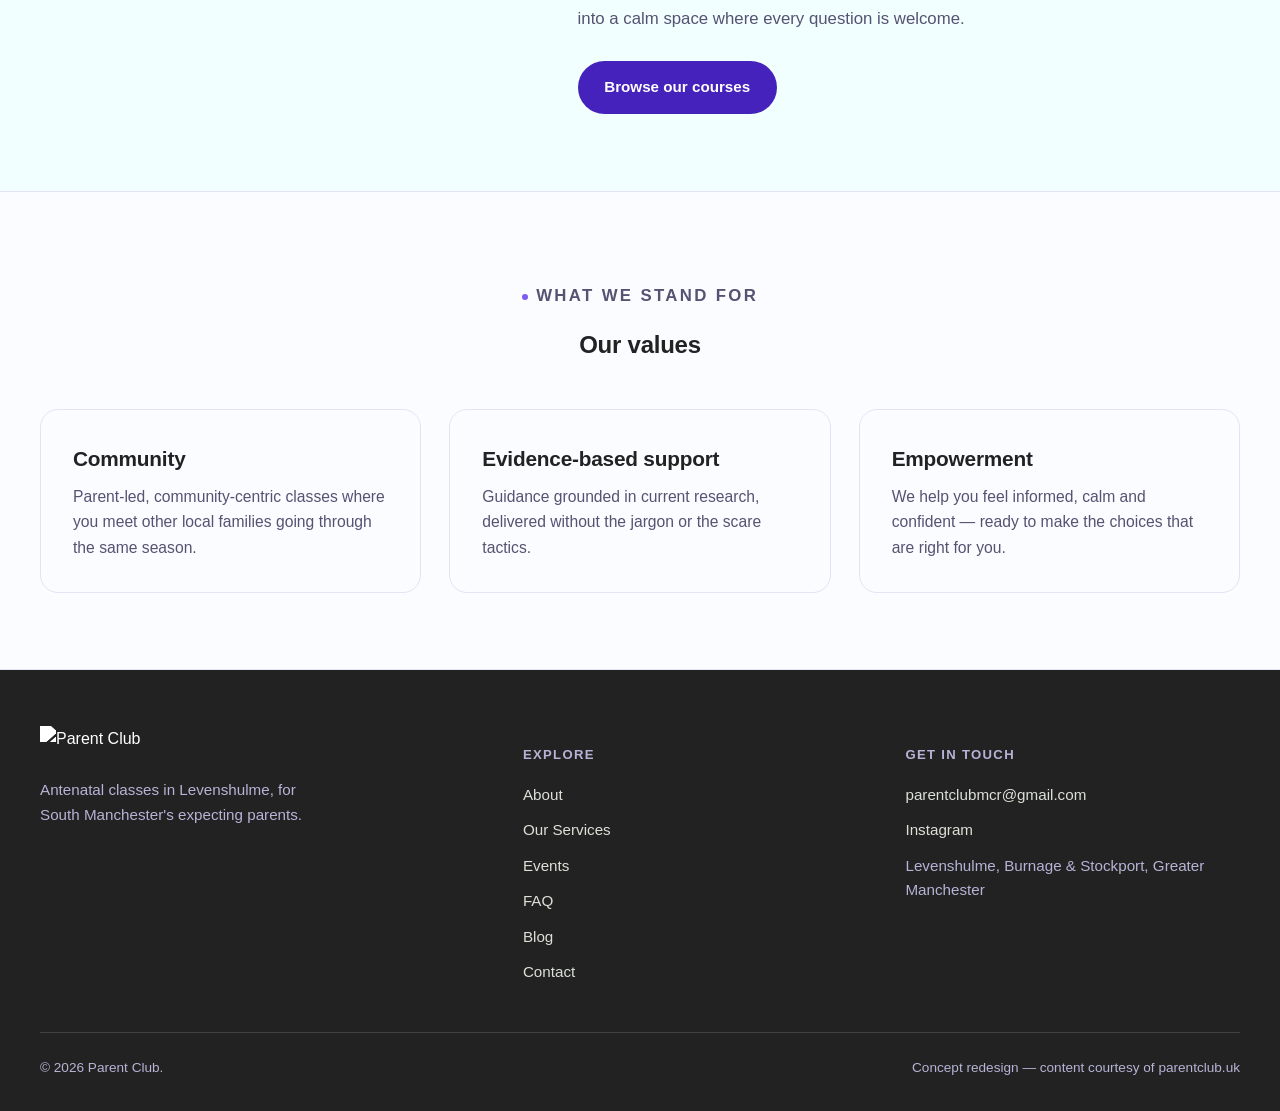
==== commit 952e17d0: "Centralize shared site behavior and document project structure" ====
--- a/about.html
+++ b/about.html
@@ -3,7 +3,7 @@
 <head>
 <meta charset="UTF-8">
 <meta name="viewport" content="width=device-width, initial-scale=1.0">
-<title>About — Parent Club</title>
+<title>About &mdash; Parent Club</title>
 <meta name="description" content="Parent Club is run by parents, for parents: supportive antenatal classes for South Manchester.">
 <meta name="theme-color" content="#4422bb">
 <link rel="icon" href="data:image/svg+xml,%3Csvg xmlns='http://www.w3.org/2000/svg' viewBox='0 0 32 32'%3E%3Ccircle cx='16' cy='16' r='15' fill='%234422bb'/%3E%3Ccircle cx='13' cy='16' r='6' fill='none' stroke='%23ccccff' stroke-width='2'/%3E%3Ccircle cx='19' cy='16' r='6' fill='none' stroke='%23f2ffff' stroke-width='2'/%3E%3C/svg%3E">
@@ -137,7 +137,7 @@
       <div class="flinks">
         <a href="mailto:parentclubmcr@gmail.com">parentclubmcr@gmail.com</a>
         <a href="https://www.instagram.com/parentclub_/" target="_blank" rel="noopener noreferrer">Instagram</a>
-        <span style="color:var(--footer-muted); font-size:.95rem;">Levenshulme, Burnage &amp; Stockport, Greater Manchester</span>
+        <span class="footer-location">Levenshulme, Burnage &amp; Stockport, Greater Manchester</span>
       </div>
     </div>
   </div>
@@ -146,21 +146,7 @@
     <span>Concept redesign &mdash; content courtesy of parentclub.uk</span>
   </div>
 </footer>
-<script>
-(function(){
-  document.documentElement.classList.add('js');
-  var header=document.querySelector('.site-header');
-  if(header){ var onScroll=function(){ header.classList.toggle('scrolled', window.scrollY>8); }; onScroll(); window.addEventListener('scroll',onScroll,{passive:true}); }
-  var toggle=document.querySelector('.nav-toggle'), nav=document.getElementById('primaryNav');
-  if(toggle&&nav){ toggle.addEventListener('click',function(){ var open=nav.classList.toggle('open'); toggle.setAttribute('aria-expanded',open?'true':'false'); });
-    nav.querySelectorAll('a').forEach(function(a){ a.addEventListener('click',function(){ nav.classList.remove('open'); toggle.setAttribute('aria-expanded','false'); }); }); }
-  var revealEls=document.querySelectorAll('.reveal');
-  if(revealEls.length){ if('IntersectionObserver' in window){ var io=new IntersectionObserver(function(entries){ entries.forEach(function(e){ if(e.isIntersecting){ e.target.classList.add('is-visible'); io.unobserve(e.target); } }); },{threshold:.15}); revealEls.forEach(function(el){ io.observe(el); }); } else { revealEls.forEach(function(el){ el.classList.add('is-visible'); }); } }
-  var form=document.getElementById('templateForm');
-  if(form){ form.addEventListener('submit',function(ev){ ev.preventDefault(); var email=document.getElementById('email'); if(!email.checkValidity()){ email.reportValidity(); return; } form.hidden=true; var n=document.getElementById('formNote'), su=document.getElementById('formSuccess'); if(n)n.hidden=true; if(su)su.hidden=false; }); }
-  var cform=document.getElementById('contactForm');
-  if(cform){ cform.addEventListener('submit',function(ev){ ev.preventDefault(); cform.hidden=true; var cs=document.getElementById('contactSuccess'); if(cs)cs.hidden=false; }); }
-})();
-</script>
+
+  <script src="js/site.js"></script>
 </body>
-</html>
+</html>
--- a/styles.css
+++ b/styles.css
@@ -20,13 +20,13 @@
   html{ scroll-behavior:smooth; }
   body{
     margin:0; background:var(--paper); color:var(--ink);
-    font-family:'Work Sans',sans-serif; line-height:1.6;
+    font-family:'Poppins',sans-serif; line-height:1.6;
     -webkit-font-smoothing:antialiased;
   }
   img{ max-width:100%; display:block; }
   a{ color:inherit; }
   button{ font-family:inherit; }
-  h1,h2,h3{ font-family:'Fraunces',serif; margin:0; color:var(--ink); font-weight:600; letter-spacing:-0.01em; }
+  h1,h2,h3{ font-family:'Bricolage Grotesque',sans-serif; margin:0; color:var(--ink); font-weight:600; letter-spacing:-0.01em; }
   p{ margin:0; }
   ul{ margin:0; padding:0; list-style:none; }
 
@@ -127,7 +127,7 @@
   .about-grid{ display:grid; grid-template-columns:.85fr 1.15fr; gap:3rem; align-items:center; }
   .about-panel{ background:var(--paper-card); border:1px solid var(--line); border-radius:var(--radius); padding:2.5rem; }
   .about-panel .rings{ width:64px; height:64px; margin-bottom:1.5rem; }
-  .about-panel .pull{ font-family:'Fraunces',serif; font-style:italic; font-size:1.4rem; line-height:1.35; color:var(--pine-dark); }
+  .about-panel .pull{ font-family:'Bricolage Grotesque',sans-serif; font-style:italic; font-size:1.4rem; line-height:1.35; color:var(--pine-dark); }
   .about-copy p{ color:var(--ink-soft); font-size:1.05rem; margin-top:1.1rem; max-width:52ch; }
   .about-copy .btn{ margin-top:1.75rem; }
 
@@ -141,7 +141,7 @@
   .footer-grid{ display:grid; grid-template-columns:1.3fr 1fr 1fr; gap:3rem; }
   .footer-brand img{ height:36px; margin-bottom:1rem; filter:brightness(0) invert(1); }
   .footer-brand p{ color:var(--footer-muted); max-width:34ch; font-size:.95rem; }
-  footer h4{ font-family:'Work Sans',sans-serif; font-size:.82rem; text-transform:uppercase; letter-spacing:.1em; color:var(--footer-muted); margin-bottom:1.1rem; }
+  footer h4{ font-family:'Poppins',sans-serif; font-size:.82rem; text-transform:uppercase; letter-spacing:.1em; color:var(--footer-muted); margin-bottom:1.1rem; }
   footer .flinks{ display:flex; flex-direction:column; gap:.7rem; }
   footer a{ text-decoration:none; color:#DCE0D6; font-size:.95rem; }
   footer a:hover{ color:#fff; }
@@ -156,7 +156,7 @@
   }
 
   @media (max-width:860px){
-    .nav-links{ position:fixed; inset:64px 1rem auto 1rem; background:var(--paper-card); border:1px solid var(--line); border-radius:var(--radius); flex-direction:column; align-items:flex-start; padding:1.5rem; gap:1rem; box-shadow:var(--shadow); transform:translateY(-14px); opacity:0; pointer-events:none; transition:transform .3s var(--ease), opacity .3s var(--ease); }
+        .nav-links{ position:fixed; inset:64px 1rem auto 1rem; background:var(--paper-card); border:1px solid var(--line); border-radius:var(--radius); flex-direction:column; align-items:flex-start; padding:1.5rem; gap:1rem; box-shadow:var(--shadow); transform:translateY(-14px); opacity:0; pointer-events:none; transition:transform .3s var(--ease), opacity .3s var(--ease); }
     .nav-links.open{ transform:translateY(0); opacity:1; pointer-events:auto; }
     .nav-toggle{ display:inline-flex; flex-direction:column; }
     .hero-grid{ grid-template-columns:1fr; }
@@ -165,6 +165,8 @@
     .courses-grid{ grid-template-columns:1fr; }
     .about-grid{ grid-template-columns:1fr; }
     .footer-grid{ grid-template-columns:1fr; gap:2.25rem; }
+    .grid-2{ grid-template-columns:1fr; }
+    .grid-3{ grid-template-columns:1fr; }
   }
 
 /* =========================
@@ -249,20 +251,155 @@
 .contact-list .row{ display:flex; gap:.9rem; align-items:flex-start; }
 .contact-list .row strong{ display:block; }
 .contact-list .row span{ color:var(--ink-soft); }
-/* Event list */
-.event-card{ background:var(--paper-card); border:1px solid var(--line); border-radius:var(--radius); padding:2.2rem; display:grid; grid-template-columns:auto 1fr; gap:1.75rem; align-items:start; }
-.event-when{ text-align:center; background:var(--pine-tint); border:1px solid var(--line); border-radius:14px; padding:1rem 1.2rem; min-width:96px; }
-.event-when .dow{ display:block; font-size:.75rem; text-transform:uppercase; letter-spacing:.1em; color:var(--rose-deep); font-weight:700; }
-.event-when .day{ display:block; font-family:'Bricolage Grotesque',sans-serif; font-size:2rem; line-height:1; color:var(--ink); margin:.2rem 0; }
-.event-when .mon{ display:block; font-size:.8rem; color:var(--ink-soft); }
-.event-body h3{ font-size:1.3rem; margin-bottom:.35rem; }
-.event-meta{ color:var(--ink-soft); font-size:.9rem; margin-bottom:.4rem; }
-.event-body p{ color:var(--ink-soft); font-size:.98rem; }
-.event-note{ display:inline-block; margin-top:1.4rem; padding:.55rem 1rem; border-radius:999px; background:var(--pine-tint); border:1px solid var(--line); color:var(--ink-soft); font-size:.9rem; }
-@media (max-width:860px){
-  .grid-2,.grid-3,.contact-grid{ grid-template-columns:1fr; }
-  .event-card{ grid-template-columns:1fr; }
+/* ==========================
+   Event Cards
+========================== */
+
+.event-card{
+    background:var(--paper-card);
+    border:1px solid var(--line);
+    border-radius:var(--radius);
+    padding:1.75rem;
+
+    display:grid;
+    grid-template-columns:100px 1fr 220px;
+
+    gap:1.75rem;
+    align-items:center;
+}
+
+.event-when{
+    text-align:center;
+    background:var(--pine-tint);
+    border-radius:16px;
+    padding:1rem;
+}
+
+.event-when .dow{
+    display:block;
+    font-size:.75rem;
+    font-weight:700;
+    text-transform:uppercase;
+    letter-spacing:.12em;
+    color:var(--pine-dark);
+}
+
+.event-when .day{
+    display:block;
+    font-size:2.2rem;
+    font-weight:700;
+    color:var(--pine-dark);
+    line-height:1;
+    margin:.25rem 0;
+}
+
+.event-when .mon{
+    display:block;
+    font-size:.9rem;
+    color:var(--ink-soft);
+}
+
+.event-body h3{
+    margin-bottom:.4rem;
+}
+
+.event-meta{
+    color:var(--ink-soft);
+    margin-bottom:.5rem;
+}
+
+.event-body p{
+    margin-bottom:1rem;
+}
+
+.event-body .btn{
+    padding:.65rem 1.25rem;
+    font-size:.9rem;
+}
+
+.event-image{
+    display:flex;
+    justify-content:flex-end;
+}
+
+.event-image img{
+    width:220px;
+    height:160px;
+
+    object-fit:cover;
+    object-position:center;
+
+    border-radius:16px;
+
+    display:block;
+}
+
+/* Mobile */
+
+@media (max-width:900px){
+
+    .event-card{
+        grid-template-columns:1fr;
+        text-align:center;
+    }
+
+    .event-image{
+        justify-content:center;
+    }
+
+    .event-image img{
+        width:100%;
+        max-width:320px;
+        height:200px;
+    }
+
+    .event-body .btn{
+        width:100%;
+        justify-content:center;
+    }
+
 }
 /* ---- Light theme accent tweaks ---- */
 .event-when .day{ color:var(--pine-dark); }
 .template-form button{ color:var(--ink); }
+
+/* Shared layout utilities and responsive safeguards */
+.surface-section { background: var(--paper-card); border-block: 1px solid var(--line); }
+.content-narrow { max-width: 840px; }
+.stack-lg > * + * { margin-top: 2.25rem; }
+.text-link { color: var(--rose-deep); }
+.footer-location { color: var(--footer-muted); font-size: .95rem; }
+.visually-hidden { position: absolute; width: 1px; height: 1px; padding: 0; margin: -1px; overflow: hidden; clip: rect(0, 0, 0, 0); white-space: nowrap; border: 0; }
+.event-note { display: inline-block; margin-top: 1rem; color: var(--pine-dark); font-weight: 600; }
+.events-hero { position: relative; min-height: min(520px, 70vh); display: grid; place-items: center; overflow: hidden; color: #fff; text-align: left; }
+.events-hero .hero-image { position: absolute; inset: 0; width: 100%; height: 100%; object-fit: cover; }
+.events-hero .hero-overlay { position: relative; width: 100%; padding: clamp(4rem, 10vw, 7rem) 0; background: linear-gradient(90deg, rgba(34, 34, 34, .74), rgba(34, 34, 34, .18)); }
+.events-hero h1, .events-hero .lede { color: #fff; }
+.events-hero .lede { max-width: 48ch; font-size: 1.1rem; }
+.event-card + .event-card { margin-top: 1.5rem; }
+.event-card:not(:has(.event-image)) { grid-template-columns: 100px 1fr; }
+.contact-form .form-success { color: var(--pine-dark); }
+
+@media (max-width: 860px) {
+  body.menu-open { overflow: hidden; }
+  .container { width: min(100% - 2rem, 1200px); }
+  .nav-inner { gap: .75rem; }
+  .brand img { height: 42px; }
+  .nav-links { inset: 72px 1rem auto; max-height: calc(100vh - 88px); overflow: auto; }
+  .nav-cta .btn { padding: .6rem .9rem; }
+  /* These rules follow the desktop grid definitions, so mobile can override them. */
+  .grid-2, .grid-3 { grid-template-columns: 1fr; }
+  .template-form .btn { width: 100%; justify-content: center; }
+  .event-card:not(:has(.event-image)) { grid-template-columns: 1fr; }
+  .events-hero { min-height: 420px; }
+  .events-hero .hero-overlay { background: rgba(34, 34, 34, .58); }
+}
+
+@media (max-width: 480px) {
+  .section { padding-block: 3rem; }
+  .nav-cta .btn { font-size: .8rem; }
+  .hero-actions .btn { width: 100%; justify-content: center; }
+  .course-card, .info-card, .about-panel, .founder-card { padding: 1.4rem; }
+  .founder-photo { width: min(180px, 100%); height: auto; aspect-ratio: 1; }
+  .footer-bottom { margin-top: 2rem; }
+}
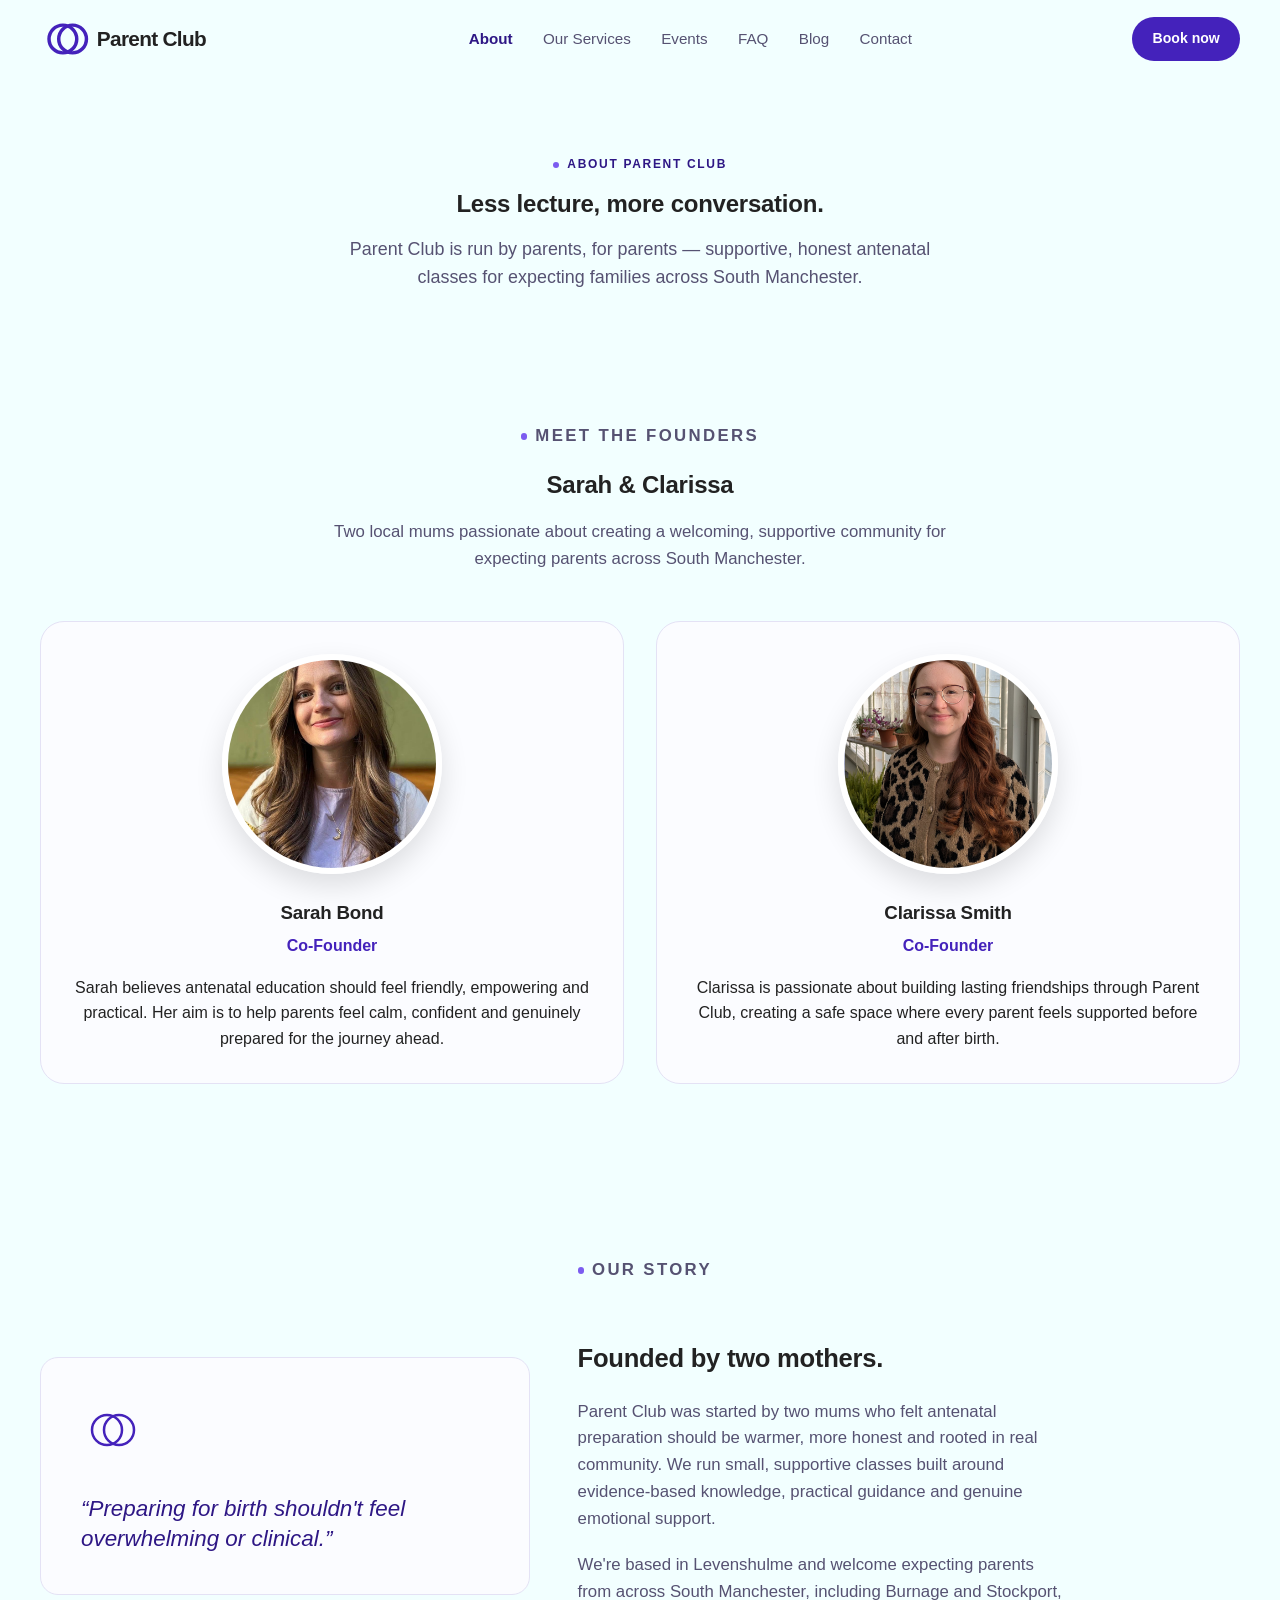
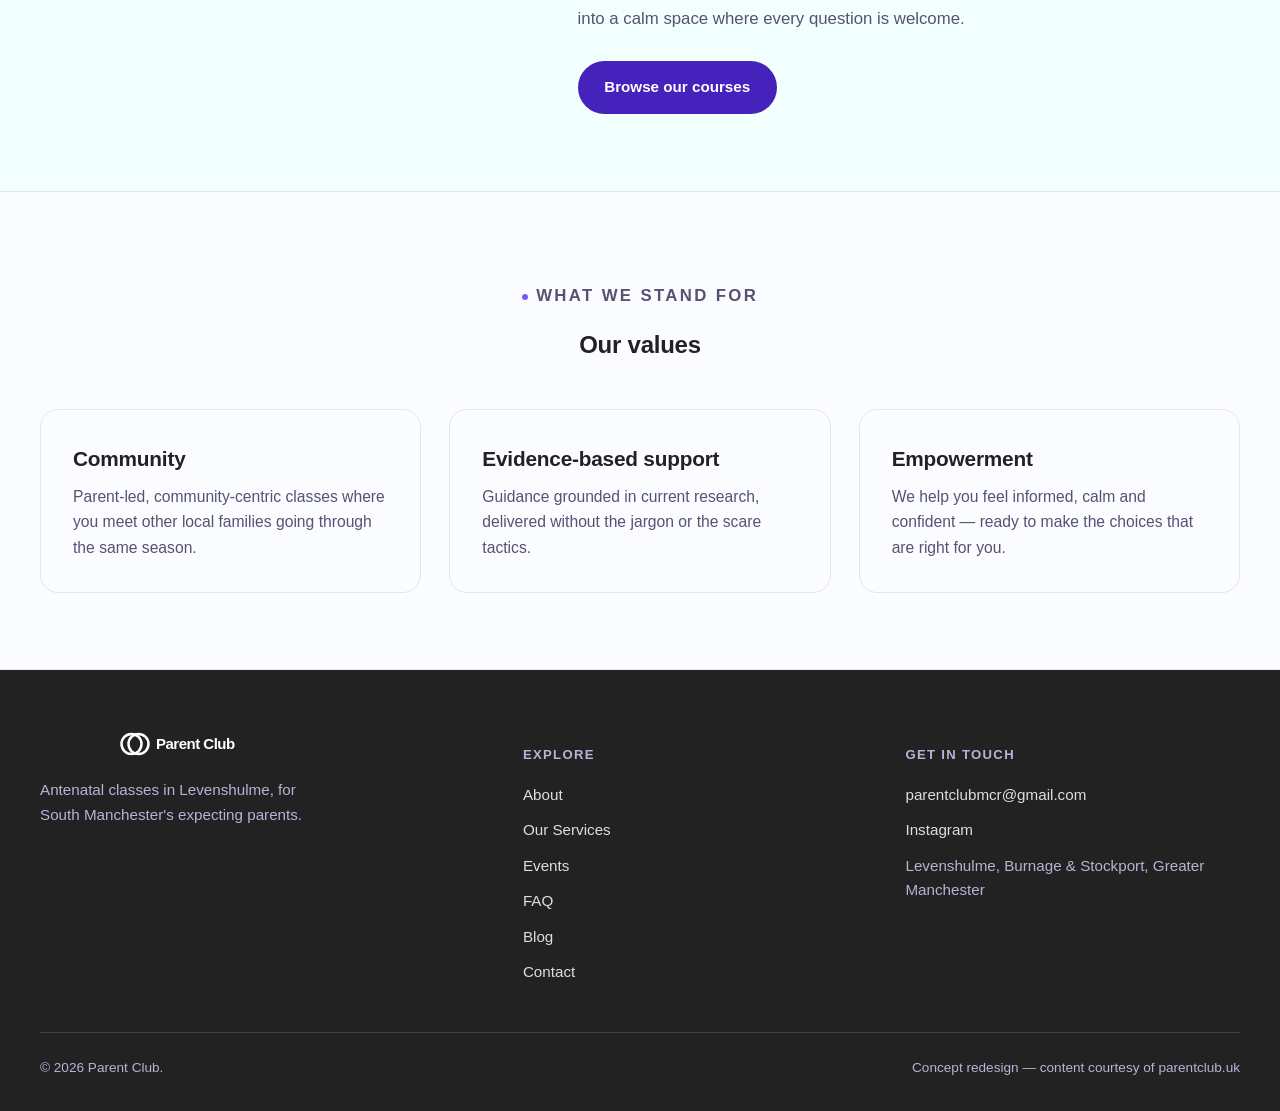
==== commit 47dbc485: "Mobile scale improvements" ====
--- a/about.html
+++ b/about.html
@@ -17,7 +17,7 @@
 <header class="site-header">
   <div class="container nav-inner">
     <a class="brand" href="index.html" aria-label="Parent Club home">
-      <img src="https://images.squarespace-cdn.com/content/v1/698c6f72ba0a43623aee7fa8/dc295fec-356e-4afd-b18a-f41611d7c1eb/Logo.png.png?format=1500w" alt="Parent Club">
+      <img src="Images/parent-club-logo.svg" alt="Parent Club" width="300" height="72">
     </a>
     <ul class="nav-links" id="primaryNav">
       <li><a href="about.html" aria-current="page">About</a></li>
@@ -118,7 +118,7 @@
 <footer>
   <div class="container footer-grid">
     <div class="footer-brand">
-      <img src="https://images.squarespace-cdn.com/content/v1/698c6f72ba0a43623aee7fa8/dc295fec-356e-4afd-b18a-f41611d7c1eb/Logo.png.png?format=1500w" alt="Parent Club">
+      <img src="Images/parent-club-logo.svg" alt="Parent Club" width="300" height="72">
       <p>Antenatal classes in Levenshulme, for South Manchester's expecting parents.</p>
     </div>
     <div>
--- a/styles.css
+++ b/styles.css
@@ -402,4 +402,70 @@
   .course-card, .info-card, .about-panel, .founder-card { padding: 1.4rem; }
   .founder-photo { width: min(180px, 100%); height: auto; aspect-ratio: 1; }
   .footer-bottom { margin-top: 2rem; }
+}
+/* Production polish: shared interaction, form and contact-page components */
+body { min-width: 320px; overflow-x: hidden; }
+.site-header { background: rgba(242, 255, 255, .88); }
+.nav-links a[aria-current="page"] { color: var(--pine-dark); font-weight: 700; }
+.btn { min-height: 2.75rem; justify-content: center; }
+.btn:active { transform: translateY(0); }
+input, select, textarea { font: inherit; }
+input:focus, select:focus, textarea:focus { border-color: var(--pine); outline: 3px solid rgba(68, 34, 187, .18); outline-offset: 1px; }
+
+.contact-hero { padding-bottom: clamp(2.75rem, 6vw, 4.5rem); }
+.response-promise { display: inline-flex; align-items: center; gap: .55rem; margin: 1.5rem auto 0; padding: .55rem .9rem; border: 1px solid var(--line); border-radius: 999px; color: var(--ink-soft); font-size: .9rem; background: var(--paper-card); }
+.response-promise span { color: #4e9a70; font-size: .7rem; }
+.contact-section { padding-top: clamp(1rem, 3vw, 2.75rem); }
+.contact-layout { display: grid; grid-template-columns: minmax(0, 1.12fr) minmax(280px, .88fr); gap: clamp(1.25rem, 4vw, 3.5rem); align-items: start; }
+.contact-form-card { background: var(--paper-card); border: 1px solid var(--line); border-radius: calc(var(--radius) + 4px); padding: clamp(1.4rem, 4vw, 3rem); box-shadow: var(--shadow); }
+.contact-card-heading { max-width: 42rem; margin-bottom: 1.75rem; }
+.contact-card-heading .eyebrow { margin-bottom: .7rem; }
+.contact-card-heading h2, .help-panel h2, .location-copy h2 { font-size: clamp(1.55rem, 2vw + 1rem, 2.25rem); line-height: 1.15; }
+.contact-card-heading p:not(.eyebrow), .help-panel p, .location-copy > p:not(.eyebrow) { color: var(--ink-soft); margin-top: .7rem; }
+.contact-form { gap: 1.15rem; }
+.contact-form label { color: var(--ink); font-weight: 600; gap: .5rem; }
+.contact-form input, .contact-form select, .contact-form textarea { width: 100%; border: 1px solid var(--line); border-radius: 12px; background: #fff; padding: .8rem 1rem; }
+.contact-form textarea { min-height: 9rem; }
+.contact-form .btn { justify-self: start; margin-top: .35rem; }
+.contact-form-card .form-success { margin-top: 1rem; color: var(--pine-dark); }
+.contact-help { display: grid; gap: 1rem; }
+.help-panel { border: 1px solid var(--line); border-radius: var(--radius); padding: clamp(1.25rem, 3vw, 1.75rem); background: var(--paper-card); }
+.help-panel:first-child { background: var(--pine); border-color: var(--pine); color: #fff; }
+.help-panel:first-child h2, .help-panel:first-child p { color: #fff; }
+.help-panel:first-child p { color: #ded8ff; }
+.panel-icon { display: grid; place-items: center; width: 2.25rem; height: 2.25rem; border-radius: 50%; margin-bottom: 1rem; background: var(--pine-tint); color: var(--pine-dark); font-weight: 700; }
+.help-panel:first-child .panel-icon { background: rgba(255,255,255,.16); color: #fff; }
+.with-arrow { display: inline-flex; gap: .5rem; margin-top: 1.25rem; font-weight: 700; color: var(--honey); text-decoration: none; }
+.social-actions, .context-links { display: flex; flex-wrap: wrap; gap: .65rem; margin-top: 1.15rem; }
+.social-link, .context-links a { display: inline-flex; align-items: center; gap: .35rem; padding: .55rem .75rem; border: 1px solid var(--line); border-radius: 999px; text-decoration: none; font-size: .88rem; font-weight: 600; background: #fff; }
+.social-link { color: var(--pine-dark); }
+.compact-panel { display: flex; gap: 1rem; align-items: flex-start; }
+.compact-panel .panel-icon { flex: 0 0 auto; margin-bottom: 0; }
+.location-layout { display: grid; grid-template-columns: 1fr minmax(280px, .9fr); gap: clamp(1.5rem, 5vw, 5rem); align-items: center; }
+.map-placeholder { position: relative; min-height: 18rem; overflow: hidden; border: 1px solid var(--line); border-radius: calc(var(--radius) + 4px); background: #e8e5fb; display: grid; place-items: center; text-align: center; color: var(--pine-dark); box-shadow: var(--shadow); }
+.map-grid { position: absolute; inset: -15%; opacity: .7; background-image: linear-gradient(30deg, transparent 48%, rgba(68,34,187,.16) 49%, rgba(68,34,187,.16) 51%, transparent 52%), linear-gradient(120deg, transparent 48%, rgba(68,34,187,.14) 49%, rgba(68,34,187,.14) 51%, transparent 52%); background-size: 72px 72px; transform: rotate(-7deg) scale(1.15); }
+.map-placeholder p { position: relative; z-index: 1; margin: 3.5rem 0 0; font-family: 'Bricolage Grotesque', sans-serif; font-size: 1.35rem; font-weight: 700; line-height: 1.2; }
+.map-placeholder small { font-family: 'Poppins', sans-serif; font-size: .78rem; font-weight: 500; color: var(--ink-soft); }
+.map-pin { position: relative; z-index: 1; width: 2rem; height: 2rem; margin-bottom: 2.5rem; border-radius: 50% 50% 50% 0; background: var(--pine); transform: rotate(-45deg); box-shadow: 0 10px 18px rgba(68,34,187,.3); }
+.map-pin::after { content: ''; position: absolute; inset: .58rem; border-radius: 50%; background: var(--paper); }
+
+@media (hover: hover) {
+  .social-link:hover, .context-links a:hover { border-color: var(--pine); color: var(--pine-dark); transform: translateY(-1px); }
+  .help-panel, .contact-form-card { transition: transform .25s var(--ease), box-shadow .25s var(--ease); }
+  .help-panel:hover { transform: translateY(-2px); box-shadow: var(--shadow); }
+}
+
+@media (max-width: 860px) {
+  .contact-layout, .location-layout { grid-template-columns: 1fr; }
+  .contact-help { grid-template-columns: repeat(2, minmax(0, 1fr)); }
+  .contact-help .compact-panel { grid-column: 1 / -1; }
+  .map-placeholder { min-height: 15rem; }
+}
+
+@media (max-width: 560px) {
+  .contact-help { grid-template-columns: 1fr; }
+  .contact-help .compact-panel { grid-column: auto; }
+  .contact-form-card, .help-panel { border-radius: 16px; }
+  .contact-form .btn { width: 100%; }
+  .location-section { padding-block: 3.25rem; }
 }
